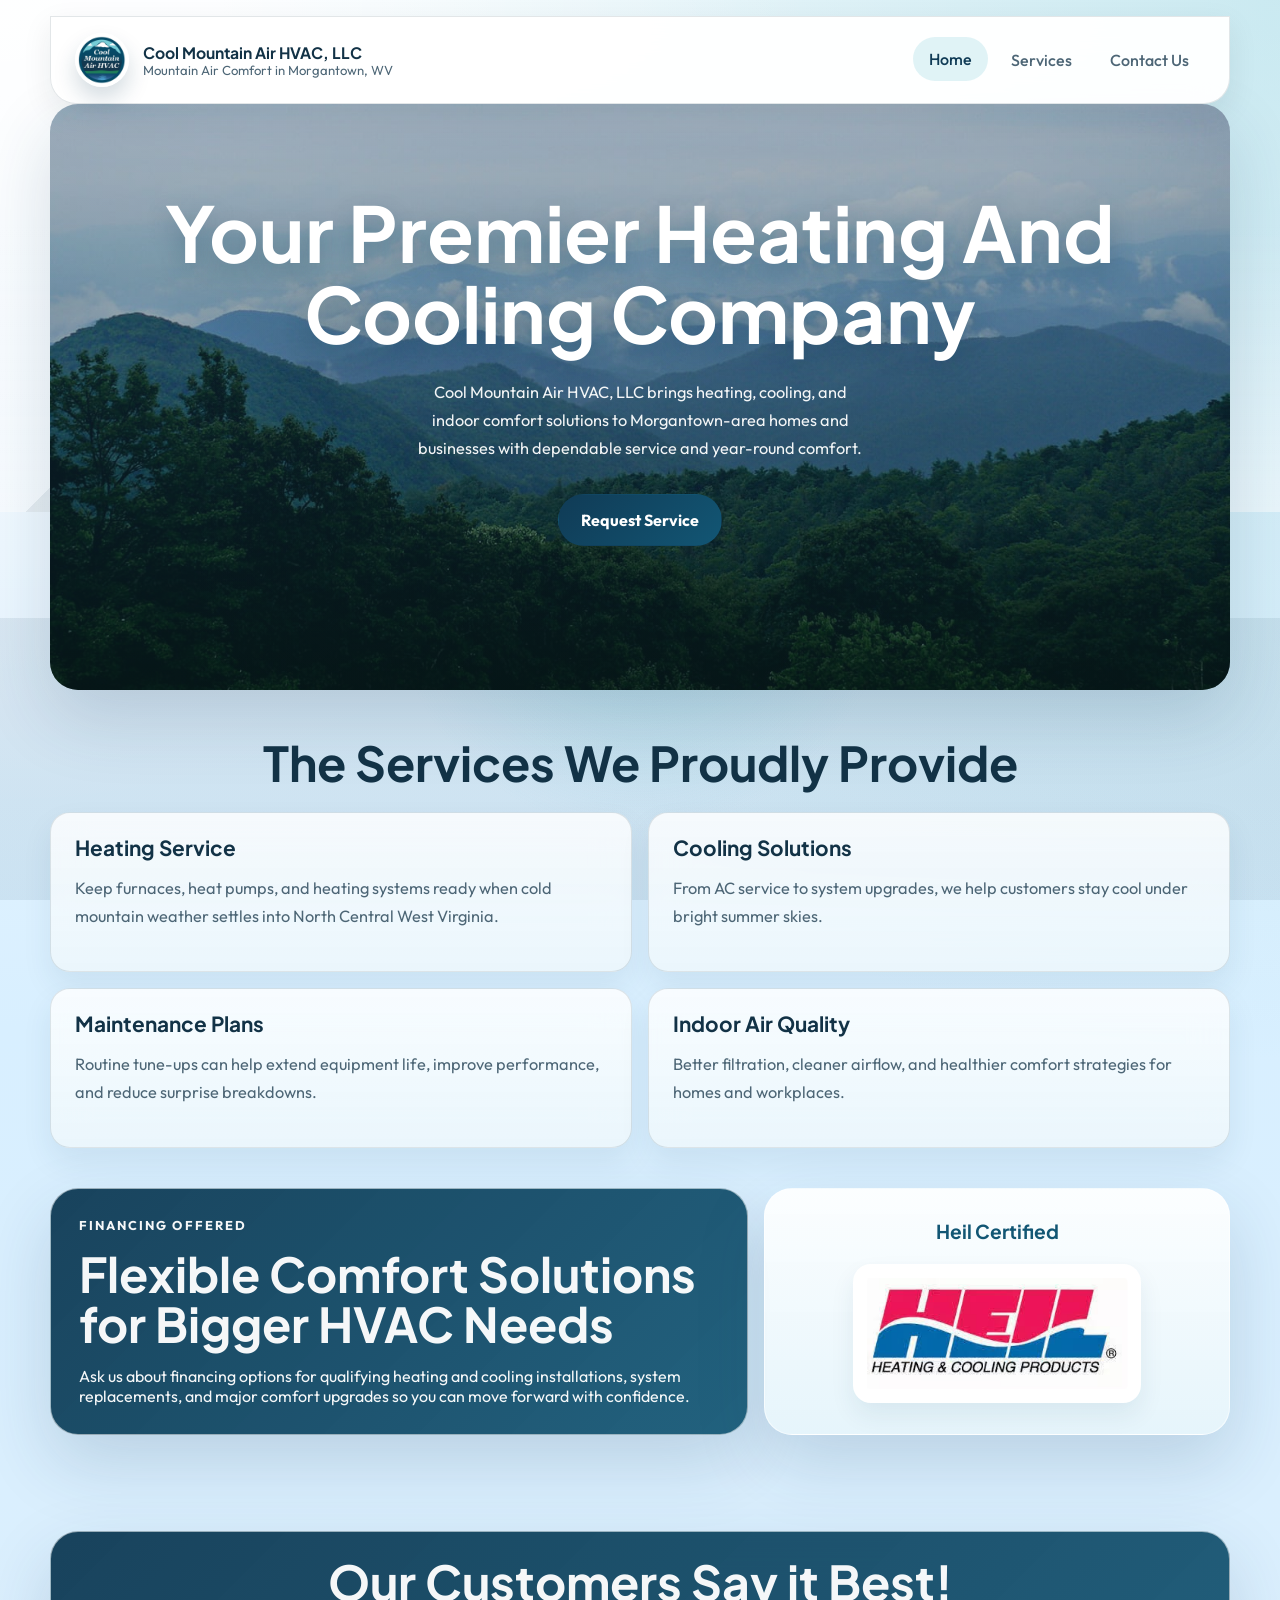
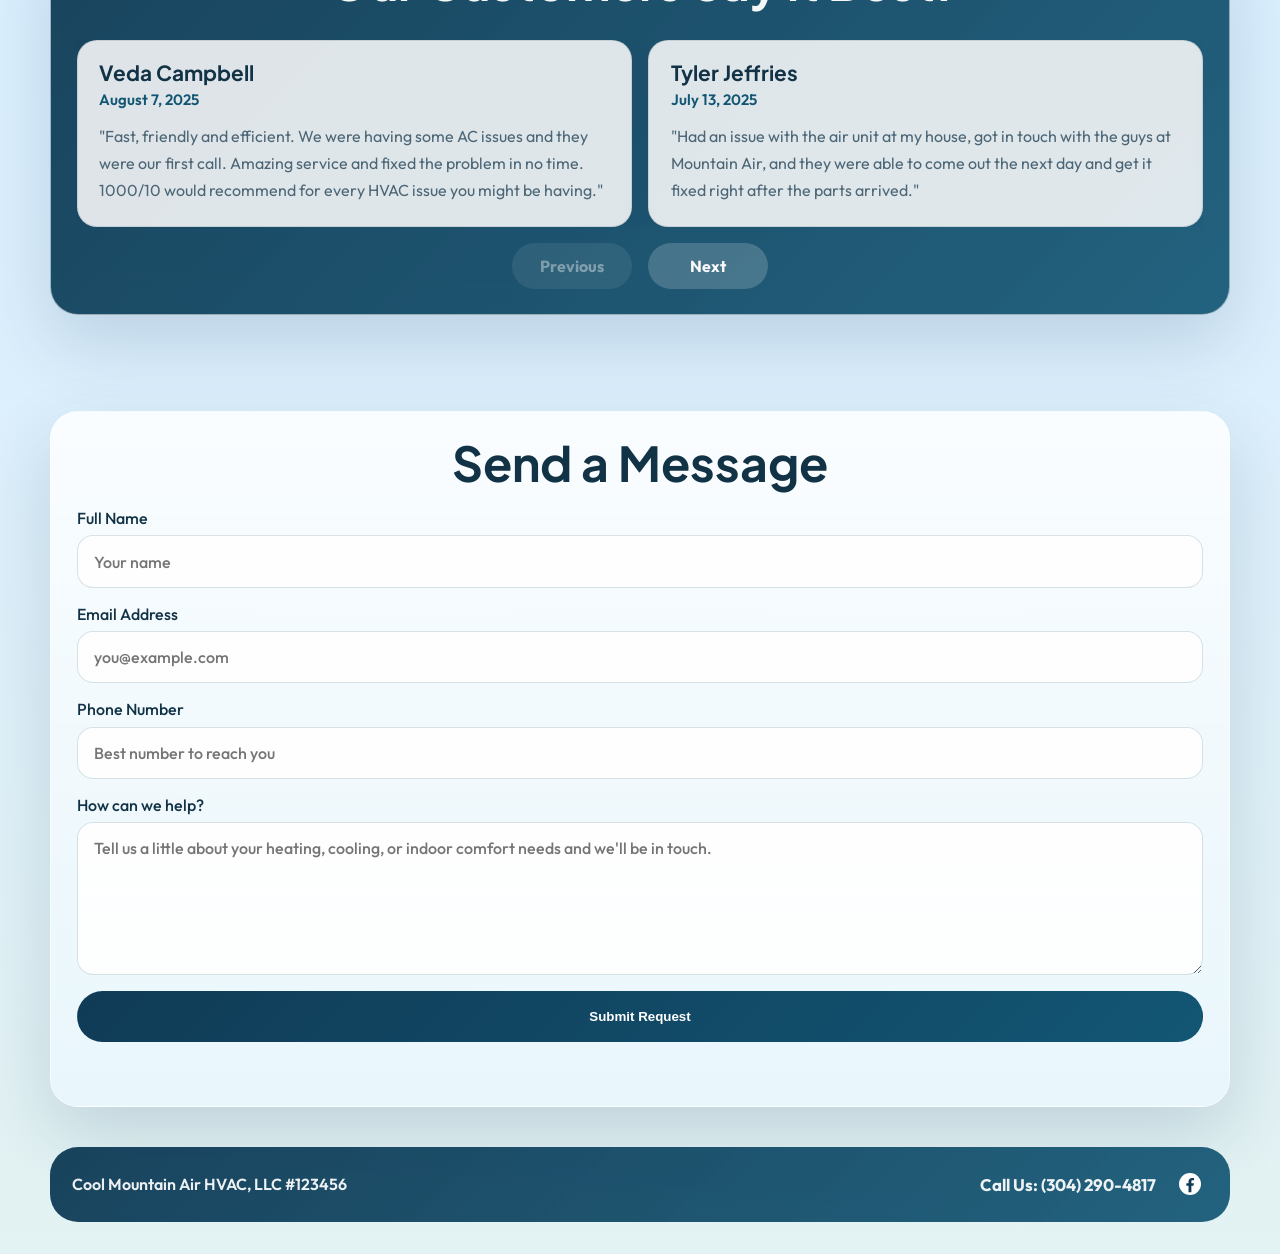
==== index.html @ daa36427 "Add files via upload" ====
<!DOCTYPE html>
<html lang="en">
  <head>
    <meta charset="UTF-8" />
    <meta name="viewport" content="width=device-width, initial-scale=1.0" />
    <title>Cool Mountain Air HVAC, LLC | Reliable HVAC Service in Morgantown, WV</title>
    <meta
      name="description"
      content="Cool Mountain Air HVAC, LLC is an HVAC company serving Morgantown, West Virginia with dependable heating, cooling, and indoor comfort solutions."
    />
    <link rel="preconnect" href="https://fonts.googleapis.com" />
    <link rel="preconnect" href="https://fonts.gstatic.com" crossorigin />
    <link
      href="https://fonts.googleapis.com/css2?family=Outfit:wght@300;400;500;600;700&family=Plus+Jakarta+Sans:wght@500;600;700;800&display=swap"
      rel="stylesheet"
    />
    <link rel="stylesheet" href="styles.css" />
    <script src="script.js" defer></script>
  </head>
  <body>
    <div class="site-shell">
      <header class="topbar">
        <a class="brand" href="#home">
          <img class="brand-logo" src="cool-mountain-air-logo.jpg" alt="Cool Mountain Air HVAC, LLC logo" />
          <span>
            <strong>Cool Mountain Air HVAC, LLC</strong>
            <small>Mountain Air Comfort in Morgantown, WV</small>
          </span>
        </a>
        <button class="menu-toggle" type="button" aria-expanded="false" aria-controls="site-nav">
          Menu
        </button>
        <nav id="site-nav" class="site-nav">
          <a class="active" href="#home">Home</a>
          <a href="#services">Services</a>
          <a href="#contact">Contact Us</a>
        </nav>
      </header>

      <main>
        <section id="home" class="hero anchor-section">
          <div class="hero-copy">
            <h1>Your Premier Heating And Cooling Company</h1>
            <p class="lead">
              Cool Mountain Air HVAC, LLC brings heating, cooling, and indoor comfort solutions to
              Morgantown-area homes and businesses with dependable service and year-round comfort.
            </p>
            <div class="hero-actions">
              <a class="button button-primary" href="#contact">Request Service</a>
            </div>
          </div>
        </section>

        <section id="services" class="services anchor-section">
          <div class="section-heading">
            <h2>The Services We Proudly Provide</h2>
          </div>
          <div class="service-grid">
            <article class="service-card">
              <h3>Heating Service</h3>
              <p>
                Keep furnaces, heat pumps, and heating systems ready when cold mountain weather
                settles into North Central West Virginia.
              </p>
            </article>
            <article class="service-card">
              <h3>Cooling Solutions</h3>
              <p>
                From AC service to system upgrades, we help customers stay cool under bright summer
                skies.
              </p>
            </article>
            <article class="service-card">
              <h3>Maintenance Plans</h3>
              <p>
                Routine tune-ups can help extend equipment life, improve performance, and reduce
                surprise breakdowns.
              </p>
            </article>
            <article class="service-card">
              <h3>Indoor Air Quality</h3>
              <p>
                Better filtration, cleaner airflow, and healthier comfort strategies for homes and
                workplaces.
              </p>
            </article>
          </div>
        </section>

        <section class="financing-section">
          <div class="financing-copy">
            <p class="eyebrow">Financing Offered</p>
            <h2>Flexible Comfort Solutions for Bigger HVAC Needs</h2>
            <p>
              Ask us about financing options for qualifying heating and cooling installations, system
              replacements, and major comfort upgrades so you can move forward with confidence.
            </p>
          </div>
          <div class="heil-badge">
            <p class="heil-label">Heil Certified</p>
            <img src="heil-products.jpg" alt="Heil Heating and Cooling Products logo" />
          </div>
        </section>

        <section class="single-section anchor-section">
          <section class="values-panel">
            <div class="section-heading">
              <h2>Our Customers Say it Best!</h2>
            </div>
            <div class="review-carousel" data-review-carousel>
              <div class="review-window">
                <div class="review-track" data-review-track>
                  <article class="review-card">
                    <h3>Veda Campbell</h3>
                    <p class="review-meta">August 7, 2025</p>
                    <p>
                      "Fast, friendly and efficient. We were having some AC issues and they were our
                      first call. Amazing service and fixed the problem in no time. 1000/10 would
                      recommend for every HVAC issue you might be having."
                    </p>
                  </article>
                  <article class="review-card">
                    <h3>Tyler Jeffries</h3>
                    <p class="review-meta">July 13, 2025</p>
                    <p>
                      "Had an issue with the air unit at my house, got in touch with the guys at
                      Mountain Air, and they were able to come out the next day and get it fixed right
                      after the parts arrived."
                    </p>
                  </article>
                  <article class="review-card">
                    <h3>Barb Hilling</h3>
                    <p class="review-meta">June 22, 2025</p>
                    <p>
                      "Would recommend them to everyone. They do excellent work, are very honest, and
                      were quick to come out for the quote and service my AC as soon as the parts came
                      in."
                    </p>
                  </article>
                  <article class="review-card">
                    <h3>Kelley Sue</h3>
                    <p class="review-meta">December 6, 2025</p>
                    <p>
                      "We came home to no heat on a Saturday night. Air Scott was there in 20 minutes
                      and had the problem fixed in less than an hour. Very knowledgeable, very
                      professional, and reasonable prices."
                    </p>
                  </article>
                  <article class="review-card">
                    <h3>Raealena Nicholson</h3>
                    <p class="review-meta">December 4, 2025</p>
                    <p>
                      "Josh was hands down the best. He helped figure out the problem around a busy
                      holiday schedule and had my furnace up and running within 20 minutes. Patient,
                      understanding, and helpful from start to finish."
                    </p>
                  </article>
                  <article class="review-card review-card--summary">
                    <h3>Facebook Recommendations</h3>
                    <p class="review-meta">16 Reviews, 100% Recommend</p>
                    <p>
                      "Customers consistently highlight fast response times, fair pricing, honest
                      service, and helpful communication across recent recommendations."
                    </p>
                  </article>
                </div>
              </div>
              <div class="review-controls">
                <button class="review-button" type="button" data-review-prev>Previous</button>
                <button class="review-button" type="button" data-review-next>Next</button>
              </div>
            </div>
          </section>
        </section>

        <section id="contact" class="single-section anchor-section">
          <section class="contact-layout">
            <div class="contact-card">
              <h2>Send a Message</h2>
              <form class="contact-form" data-contact-form>
                <label>
                  Full Name
                  <input type="text" name="name" placeholder="Your name" required />
                </label>
                <label>
                  Email Address
                  <input type="email" name="email" placeholder="you@example.com" required />
                </label>
                <label>
                  Phone Number
                  <input type="tel" name="phone" placeholder="Best number to reach you" />
                </label>
                <label>
                  How can we help?
                  <textarea
                    name="message"
                    rows="6"
                    placeholder="Tell us a little about your heating, cooling, or indoor comfort needs and we'll be in touch."
                    required
                  ></textarea>
                </label>
                <button class="button button-primary" type="submit">Submit Request</button>
                <p class="form-note" data-form-note aria-live="polite"></p>
              </form>
            </div>
          </section>
        </section>
      </main>

      <footer class="site-footer">
        <div class="footer-company">Cool Mountain Air HVAC, LLC #123456</div>
        <div class="footer-contact">
          <a class="footer-phone" href="tel:3042904817"><strong>Call Us: (304) 290-4817</strong></a>
          <a
            class="footer-facebook"
            href="https://www.facebook.com/CoolMountainAirHVAC"
            target="_blank"
            rel="noreferrer"
            aria-label="Facebook"
          >
            <svg
              aria-hidden="true"
              viewBox="0 0 24 24"
              width="22"
              height="22"
            >
              <circle cx="12" cy="12" r="12" fill="#ffffff" />
              <path
                fill="#103b56"
                d="M13.5 21v-7h2.3l.4-2.8h-2.7V9.4c0-.8.2-1.4 1.4-1.4h1.5V5.5c-.3 0-1.2-.1-2.2-.1-2.2 0-3.8 1.3-3.8 3.9v1.9H8v2.8h2.4v7h3.1Z"
              />
            </svg>
          </a>
        </div>
      </footer>
    </div>
  </body>
</html>
---- styles.css ----
:root {
  --bg: #dceffd;
  --surface: rgba(255, 255, 255, 0.78);
  --surface-strong: #ffffff;
  --text: #123246;
  --muted: #4d6676;
  --line: rgba(18, 50, 70, 0.12);
  --brand: #75c7d6;
  --brand-deep: #125674;
  --brand-night: #103b56;
  --accent: #2f8a5d;
  --shadow: 0 28px 70px rgba(16, 59, 86, 0.16);
  --radius-xl: 28px;
  --radius-lg: 20px;
  --radius-md: 14px;
}

* {
  box-sizing: border-box;
}

html {
  scroll-behavior: smooth;
}

[id] {
  scroll-margin-top: 7rem;
}

body {
  margin: 0;
  min-height: 100vh;
  color: var(--text);
  font-family: "Outfit", "Trebuchet MS", sans-serif;
  background:
    radial-gradient(circle at top left, rgba(255, 255, 255, 0.9), transparent 26%),
    radial-gradient(circle at top right, rgba(117, 199, 214, 0.35), transparent 34%),
    linear-gradient(180deg, #f8fcff 0%, #d8efff 36%, var(--bg) 68%, #e3f2f2 100%);
  position: relative;
}

body::before,
body::after {
  content: "";
  position: fixed;
  left: 0;
  right: 0;
  pointer-events: none;
  z-index: -1;
}

body::before {
  top: 14rem;
  height: 18rem;
  background:
    linear-gradient(135deg, transparent 20%, rgba(16, 59, 86, 0.08) 20% 48%, transparent 48%),
    linear-gradient(225deg, transparent 28%, rgba(18, 86, 116, 0.08) 28% 54%, transparent 54%),
    linear-gradient(180deg, transparent, rgba(255, 255, 255, 0.5));
}

body::after {
  bottom: 0;
  height: 22rem;
  background:
    radial-gradient(circle at 50% 10%, rgba(117, 199, 214, 0.35), transparent 35%),
    linear-gradient(180deg, transparent 0 20%, rgba(16, 59, 86, 0.08) 20% 100%);
}

img {
  max-width: 100%;
  display: block;
}

a {
  color: inherit;
  text-decoration: none;
}

.site-shell {
  width: min(1180px, calc(100% - 2rem));
  margin: 0 auto;
  padding: 1rem 0 2rem;
}

.topbar,
.site-footer,
.service-card,
.callout,
.story-card,
.values-panel,
.contact-card,
.contact-info-panel {
  backdrop-filter: blur(18px);
  -webkit-backdrop-filter: blur(18px);
}

.topbar {
  display: flex;
  align-items: center;
  justify-content: space-between;
  gap: 1rem;
  padding: 1rem 1.5rem;
  border: 1px solid var(--line);
  border-radius: 0 0 26px 26px;
  background: rgba(255, 255, 255, 0.96);
  position: sticky;
  top: 0;
  z-index: 20;
  box-shadow: 0 10px 30px rgba(21, 35, 34, 0.08);
}

.brand {
  display: flex;
  align-items: center;
  gap: 0.85rem;
  min-width: 0;
}

.brand-logo {
  width: 3.4rem;
  height: 3.4rem;
  object-fit: cover;
  border-radius: 50%;
  box-shadow: 0 12px 22px rgba(16, 59, 86, 0.18);
  border: 3px solid rgba(255, 255, 255, 0.82);
}

.brand strong,
.brand small {
  display: block;
}

.brand strong {
  font-family: "Plus Jakarta Sans", "Segoe UI", sans-serif;
  font-size: 0.98rem;
}

.brand small {
  color: var(--muted);
  font-size: 0.82rem;
}

.site-nav {
  display: flex;
  align-items: center;
  gap: 0.4rem;
}

.site-nav a {
  padding: 0.75rem 1rem;
  border-radius: 999px;
  color: var(--muted);
  transition: background-color 160ms ease, color 160ms ease, transform 160ms ease;
  font-weight: 500;
}

.site-nav a:hover,
.site-nav a.active {
  background: rgba(117, 199, 214, 0.22);
  color: var(--brand-night);
  transform: translateY(-1px);
}

.menu-toggle {
  display: none;
  border: 0;
  border-radius: 999px;
  padding: 0.8rem 1rem;
  background: rgba(117, 199, 214, 0.2);
  color: var(--brand-night);
  font: inherit;
  font-weight: 600;
}

.hero,
.page-hero,
.contact-layout,
.callout {
  animation: rise 700ms ease both;
}

.anchor-section,
.single-section {
  position: relative;
}

.hero {
  display: block;
  padding: 0;
  position: relative;
  overflow: hidden;
  border-radius: var(--radius-xl);
  min-height: 35rem;
  margin: 0 0 3rem;
  background:
    linear-gradient(180deg, rgba(8, 39, 59, 0.18), rgba(6, 35, 52, 0.4)),
    linear-gradient(180deg, rgba(255, 255, 255, 0.06), rgba(255, 255, 255, 0)),
    url("backdrop-image.jpg") center center / cover no-repeat;
  box-shadow: var(--shadow);
}

.hero::before,
.hero::after {
  content: "";
  position: absolute;
  inset: auto 0 0 0;
  pointer-events: none;
}

.hero::before {
  height: 100%;
  background:
    linear-gradient(180deg, rgba(13, 51, 75, 0.18) 0%, rgba(13, 51, 75, 0.28) 48%, rgba(10, 32, 26, 0.42) 100%);
}

.hero::after {
  height: 0;
  background: none;
}

.hero-copy,
.page-hero {
  padding: 1rem 0;
}

.hero-copy {
  position: relative;
  z-index: 1;
  max-width: min(1120px, 100%);
  margin: 0 auto;
  padding: 5.5rem 1.5rem 9rem;
  color: #ffffff;
  text-align: center;
}

.hero-copy::before {
  content: "";
  position: absolute;
  inset: 3rem 2.25rem 3.5rem;
  border-radius: 32px;
  background: transparent;
  backdrop-filter: none;
  -webkit-backdrop-filter: none;
  box-shadow: none;
  z-index: -1;
}

.eyebrow {
  margin: 0 0 1rem;
  color: var(--brand-deep);
  text-transform: uppercase;
  letter-spacing: 0.16em;
  font-size: 0.8rem;
  font-weight: 700;
}

h1,
h2,
h3 {
  margin: 0;
  font-family: "Plus Jakarta Sans", "Segoe UI", sans-serif;
  line-height: 1.05;
}

h1 {
  font-size: clamp(3rem, 6vw, 5.8rem);
  max-width: 18ch;
  margin: 0 auto;
  margin-bottom: 1.6rem;
  color: #ffffff;
  text-shadow: 0 10px 24px rgba(16, 59, 86, 0.3);
}

h2 {
  font-size: clamp(1.8rem, 4vw, 3rem);
}

h3 {
  font-size: 1.3rem;
}

.lead,
.hero-copy p,
.page-hero p,
.service-card p,
.story-card p,
.callout p,
.feature-strip p,
.contact-info-panel p,
.check-card p {
  color: var(--muted);
  line-height: 1.7;
  font-size: 1.02rem;
}

.hero-copy .eyebrow,
.hero-copy .lead {
  color: rgba(255, 255, 255, 0.94);
}

.lead {
  max-width: 42ch;
  margin: 1.25rem 0 0;
  margin-inline: auto;
  font-size: 1.08rem;
}

.hero-actions {
  display: flex;
  flex-wrap: wrap;
  gap: 0.85rem;
  margin-top: 2rem;
  justify-content: center;
}

.button {
  display: inline-flex;
  align-items: center;
  justify-content: center;
  min-height: 3.2rem;
  padding: 0.9rem 1.35rem;
  border-radius: 999px;
  border: 1px solid transparent;
  font-weight: 700;
  transition: transform 160ms ease, box-shadow 160ms ease, border-color 160ms ease;
}

.button:hover {
  transform: translateY(-2px);
  box-shadow: 0 12px 24px rgba(17, 75, 95, 0.12);
}

.button-primary {
  background: linear-gradient(135deg, var(--brand-night), var(--brand-deep));
  color: #fff;
}

.button-secondary {
  border-color: rgba(18, 86, 116, 0.18);
  background: rgba(255, 255, 255, 0.78);
  color: var(--brand-night);
}

.callout,
.story-card,
.values-panel,
.contact-card,
.contact-info-panel {
  position: relative;
  overflow: hidden;
  border: 1px solid rgba(255, 255, 255, 0.55);
  background: var(--surface);
  box-shadow: var(--shadow);
}

.feature-strip {
  display: grid;
  grid-template-columns: repeat(3, 1fr);
  gap: 1rem;
  margin: 0 0 2rem;
}

.feature-strip article {
  padding: 1.4rem;
  border-radius: var(--radius-lg);
  background: rgba(255, 255, 255, 0.68);
  border: 1px solid var(--line);
}

.feature-strip h2 {
  font-size: 1.18rem;
  margin-bottom: 0.6rem;
}

.services,
.values-panel,
.contact-layout,
.story-grid {
  margin-top: 2.5rem;
}

.financing-section {
  display: grid;
  grid-template-columns: 1.2fr 0.8fr;
  gap: 1rem;
  align-items: stretch;
  margin-top: 2.5rem;
}

.financing-copy,
.heil-badge {
  border-radius: var(--radius-xl);
  border: 1px solid rgba(255, 255, 255, 0.55);
  box-shadow: var(--shadow);
}

.financing-copy {
  padding: 1.75rem;
  background: linear-gradient(135deg, rgba(16, 59, 86, 0.96), rgba(18, 86, 116, 0.92));
}

.financing-copy .eyebrow,
.financing-copy h2,
.financing-copy p {
  color: rgba(255, 255, 255, 0.96);
}

.financing-copy p:last-child {
  margin-bottom: 0;
}

.heil-badge {
  display: grid;
  place-items: center;
  gap: 1rem;
  padding: 1.75rem;
  background: linear-gradient(180deg, rgba(255, 255, 255, 0.9), rgba(231, 245, 251, 0.92));
  text-align: center;
}

.heil-label {
  margin: 0;
  font-family: "Plus Jakarta Sans", sans-serif;
  font-size: 1.2rem;
  font-weight: 700;
  color: var(--brand-deep);
}

.heil-badge img {
  width: min(100%, 18rem);
  border-radius: 18px;
  background: #ffffff;
  padding: 0.85rem;
  box-shadow: 0 12px 24px rgba(16, 59, 86, 0.08);
}

.single-section {
  padding-top: 3.5rem;
}

.section-heading {
  display: grid;
  gap: 0.5rem;
  margin-bottom: 1.5rem;
}

.services .section-heading {
  justify-items: center;
  text-align: center;
}

.values-panel .section-heading {
  justify-items: center;
  text-align: center;
}

.service-grid,
.story-grid,
.check-grid {
  display: grid;
  gap: 1rem;
}

.service-grid {
  grid-template-columns: repeat(2, 1fr);
}

.service-card,
.story-card {
  padding: 1.5rem;
  border-radius: var(--radius-lg);
  background: linear-gradient(180deg, rgba(255, 255, 255, 0.82), rgba(237, 247, 252, 0.86));
  border: 1px solid var(--line);
  box-shadow: 0 14px 30px rgba(16, 59, 86, 0.08);
}

.service-card h3,
.story-card h2 {
  margin-bottom: 0.8rem;
}

.callout {
  display: grid;
  grid-template-columns: 1fr 1.1fr auto;
  gap: 1.25rem;
  align-items: center;
  margin-top: 2.5rem;
  padding: 1.75rem;
  border-radius: var(--radius-xl);
  background:
    linear-gradient(135deg, rgba(16, 59, 86, 0.94), rgba(18, 86, 116, 0.92)),
    linear-gradient(180deg, rgba(255, 255, 255, 0.08), rgba(255, 255, 255, 0));
  color: rgba(255, 255, 255, 0.96);
}

.callout .eyebrow,
.callout h2,
.callout p {
  color: inherit;
}

.page-main {
  padding: 3.5rem 0 1.5rem;
}

.page-hero h1 {
  max-width: 13ch;
}

.story-grid {
  grid-template-columns: repeat(3, 1fr);
}

.values-panel {
  padding: 1.6rem;
  border-radius: var(--radius-xl);
  background: linear-gradient(135deg, rgba(16, 59, 86, 0.96), rgba(18, 86, 116, 0.92));
}

.check-grid {
  grid-template-columns: repeat(3, 1fr);
}

.check-card {
  padding: 1.25rem;
  border-radius: var(--radius-lg);
  background: rgba(255, 255, 255, 0.72);
  border: 1px solid var(--line);
}

.check-card span {
  display: inline-flex;
  margin-bottom: 1rem;
  font-family: "Plus Jakarta Sans", sans-serif;
  font-size: 0.95rem;
  font-weight: 800;
  color: var(--accent);
}

.review-carousel {
  display: block;
  padding-top: 0.5rem;
}

.review-window {
  overflow: hidden;
}

.review-track {
  display: flex;
  gap: 1rem;
  transition: transform 220ms ease;
}

.review-card {
  flex: 0 0 calc(50% - 0.5rem);
  padding: 1.35rem;
  border-radius: var(--radius-lg);
  background: rgba(255, 255, 255, 0.86);
  border: 1px solid var(--line);
  box-shadow: 0 14px 30px rgba(16, 59, 86, 0.08);
}

.review-card h3 {
  margin-bottom: 0.35rem;
  color: var(--text);
}

.review-meta {
  margin: 0 0 0.9rem;
  color: var(--brand-deep);
  font-size: 0.94rem;
  font-weight: 600;
}

.review-card p:last-child {
  margin: 0;
  color: var(--muted);
  line-height: 1.7;
}

.review-controls {
  display: flex;
  justify-content: center;
  gap: 1rem;
  margin-top: 1rem;
}

.review-button {
  min-width: 7.5rem;
  padding: 0.8rem 1.1rem;
  border: 0;
  border-radius: 999px;
  background: rgba(255, 255, 255, 0.18);
  color: rgba(255, 255, 255, 0.96);
  font: inherit;
  font-weight: 700;
  cursor: pointer;
}

.review-button:disabled {
  opacity: 0.45;
  cursor: default;
}

.values-panel .section-heading h2 {
  padding: 0;
  border-radius: 0;
  background: transparent;
  color: rgba(255, 255, 255, 0.96);
}

.contact-layout {
  display: block;
}

.contact-card {
  border-radius: var(--radius-xl);
}

.contact-card {
  padding: 1.6rem;
  background:
    linear-gradient(180deg, rgba(255, 255, 255, 0.84), rgba(233, 246, 252, 0.88));
}

.contact-card h2 {
  text-align: center;
}

.contact-form {
  display: grid;
  gap: 1rem;
  margin-top: 1.25rem;
}

.contact-form label {
  display: grid;
  gap: 0.45rem;
  font-weight: 500;
}

.contact-form input,
.contact-form textarea {
  width: 100%;
  border: 1px solid rgba(17, 75, 95, 0.16);
  border-radius: 16px;
  padding: 0.95rem 1rem;
  font: inherit;
  color: var(--text);
  background: rgba(255, 255, 255, 0.88);
}

.contact-form input:focus,
.contact-form textarea:focus {
  outline: 2px solid rgba(117, 199, 214, 0.34);
  border-color: var(--brand);
}

.form-note {
  min-height: 1.4rem;
  margin: 0;
  color: var(--brand-deep);
  font-weight: 600;
}

.site-footer {
  display: flex;
  align-items: center;
  justify-content: space-between;
  gap: 4rem;
  margin-top: 2.5rem;
  padding: 1.25rem 1.4rem;
  border-radius: var(--radius-xl);
  background: linear-gradient(135deg, rgba(16, 59, 86, 0.96), rgba(18, 86, 116, 0.92));
  color: rgba(255, 255, 255, 0.92);
}

.footer-contact {
  display: flex;
  flex-wrap: wrap;
  gap: 1rem;
  align-items: center;
  justify-content: flex-end;
}

.footer-company {
  font-weight: 600;
}

.footer-contact a {
  color: rgba(255, 255, 255, 0.92);
}

.footer-phone {
  font-size: 1.05rem;
}

.footer-facebook {
  display: inline-flex;
  align-items: center;
  justify-content: center;
  width: 2.2rem;
  height: 2.2rem;
}

@keyframes rise {
  from {
    opacity: 0;
    transform: translateY(18px);
  }

  to {
    opacity: 1;
    transform: translateY(0);
  }
}

@media (max-width: 900px) {
  .hero,
  .feature-strip,
  .service-grid,
  .financing-section,
  .callout,
  .story-grid,
  .check-grid,
  .contact-layout,
  .site-footer {
    grid-template-columns: 1fr;
  }

  .review-card {
    flex-basis: 100%;
  }

  .topbar {
    border-radius: 0 0 24px 24px;
    flex-wrap: wrap;
  }

  .hero {
    min-height: 30rem;
  }

  .hero-copy {
    padding: 4rem 1.25rem 7rem;
  }

  .hero-copy::before {
    inset: 2rem 0.75rem 2.25rem;
  }

  .review-card {
    flex-basis: 100%;
  }

  .menu-toggle {
    display: inline-flex;
    margin-left: auto;
  }

  .site-nav {
    display: none;
    width: 100%;
    flex-direction: column;
    align-items: stretch;
    padding-top: 0.5rem;
  }

  .site-nav.open {
    display: flex;
  }

  .site-nav a {
    background: rgba(255, 255, 255, 0.74);
  }

  .callout {
    padding: 1.4rem;
  }

  .site-footer {
    display: grid;
    justify-items: center;
  }

  .footer-contact {
    justify-content: center;
  }
}

@media (max-width: 640px) {
  .site-shell {
    width: min(100% - 1rem, 1180px);
  }

  .hero {
    min-height: 26rem;
  }

  h1 {
    max-width: 12ch;
    font-size: clamp(2.5rem, 13vw, 4rem);
  }

  .values-panel,
  .contact-card,
  .contact-info-panel,
  .service-card,
  .story-card {
    padding: 1.2rem;
  }
}
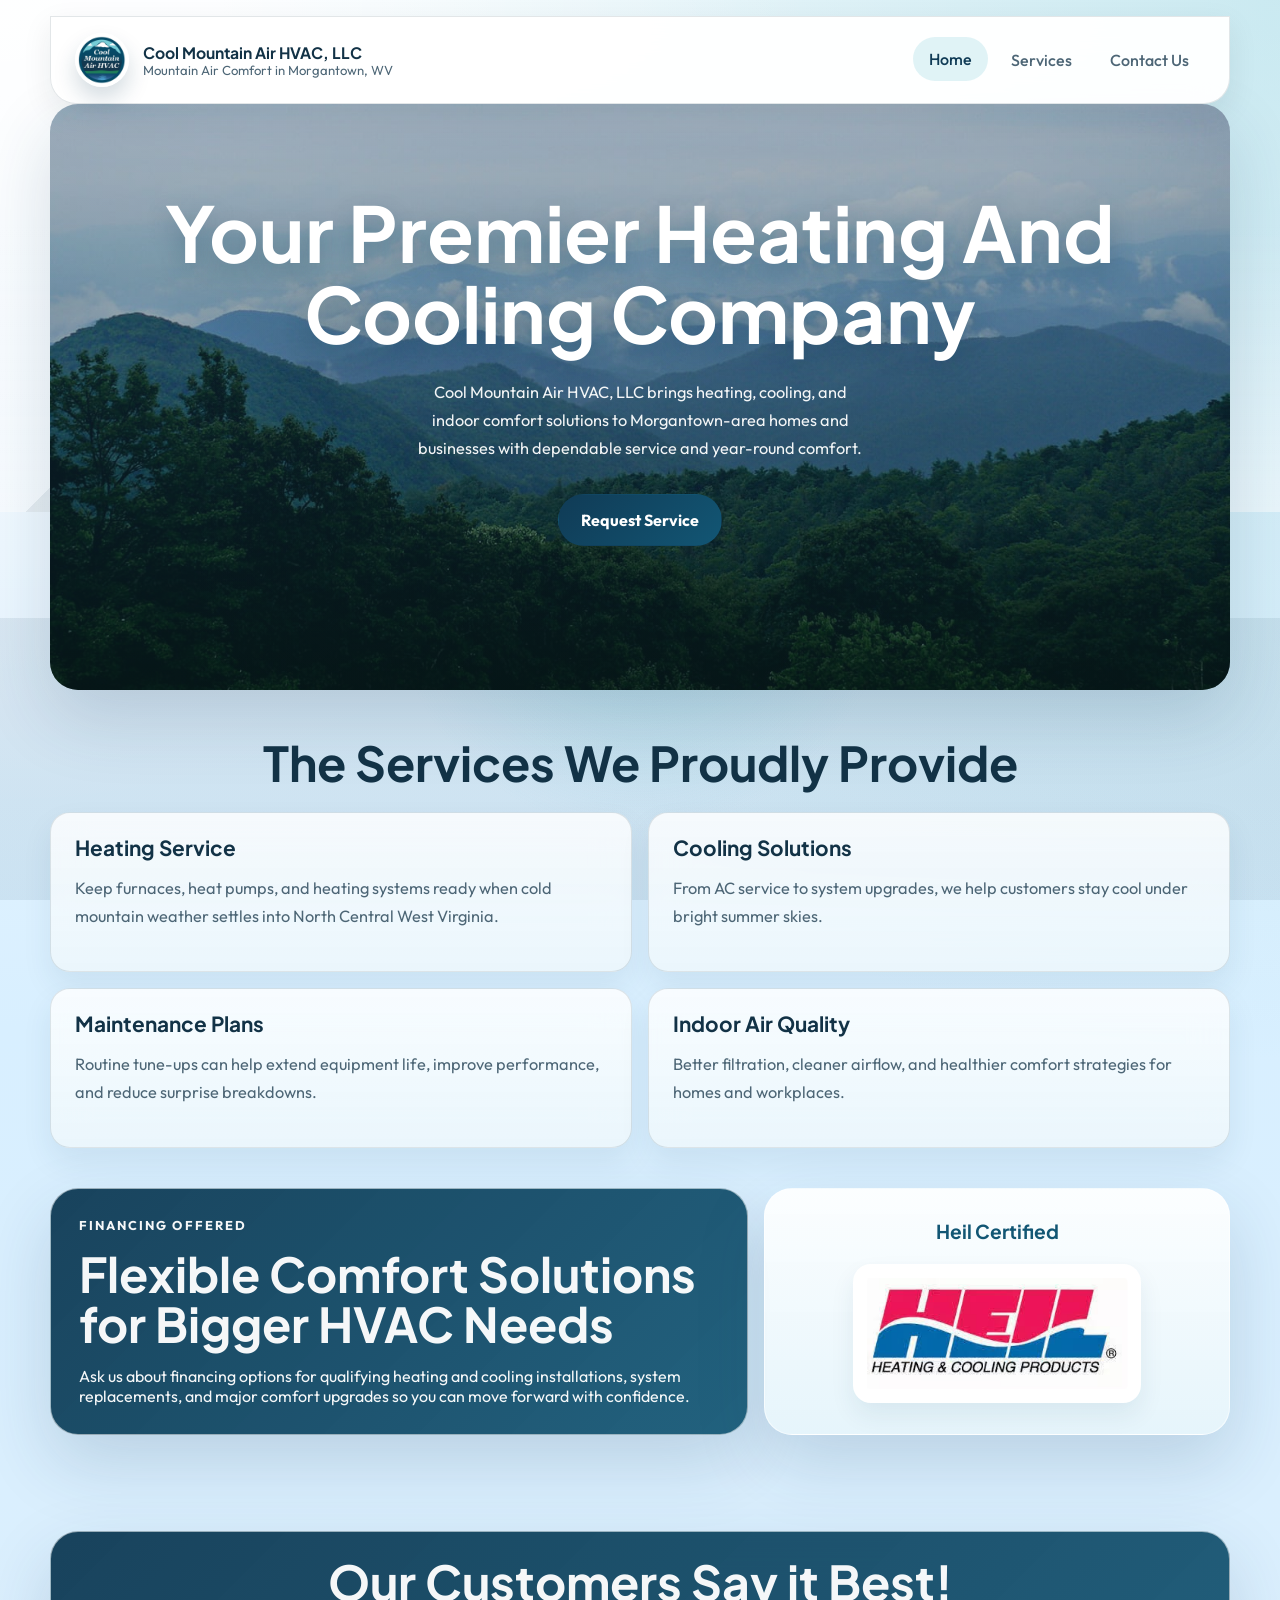
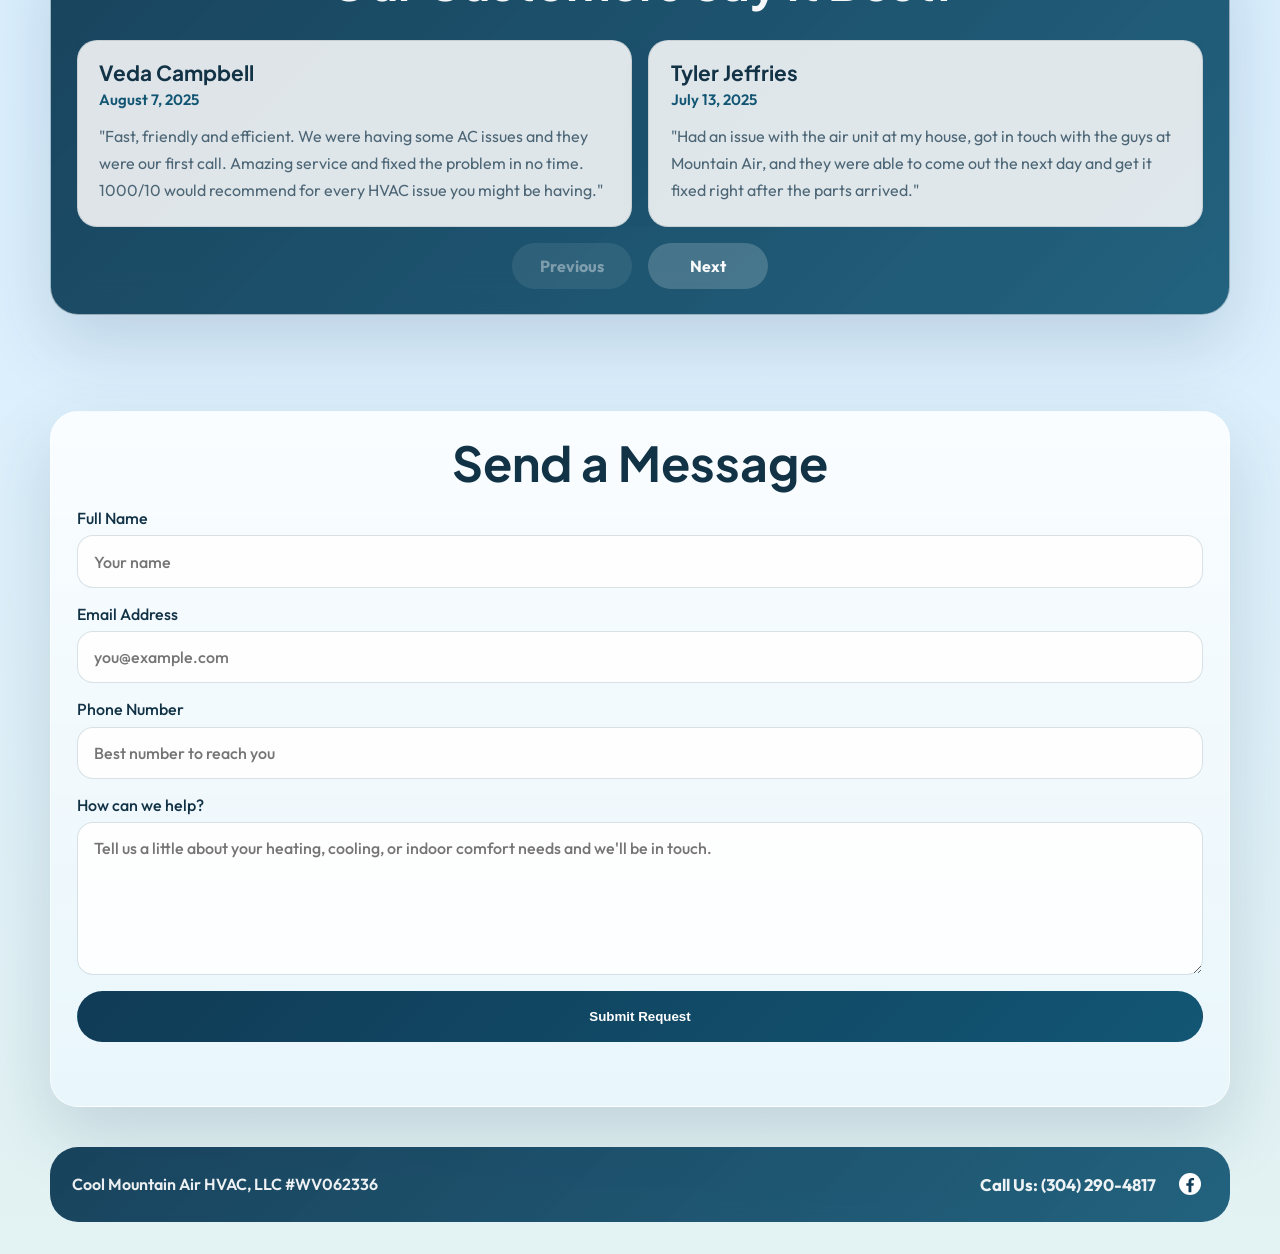
==== commit 20d33cfd: "Update index.html" ====
--- a/index.html
+++ b/index.html
@@ -208,7 +208,7 @@
       </main>
 
       <footer class="site-footer">
-        <div class="footer-company">Cool Mountain Air HVAC, LLC #123456</div>
+        <div class="footer-company">Cool Mountain Air HVAC, LLC #WV062336</div>
         <div class="footer-contact">
           <a class="footer-phone" href="tel:3042904817"><strong>Call Us: (304) 290-4817</strong></a>
           <a
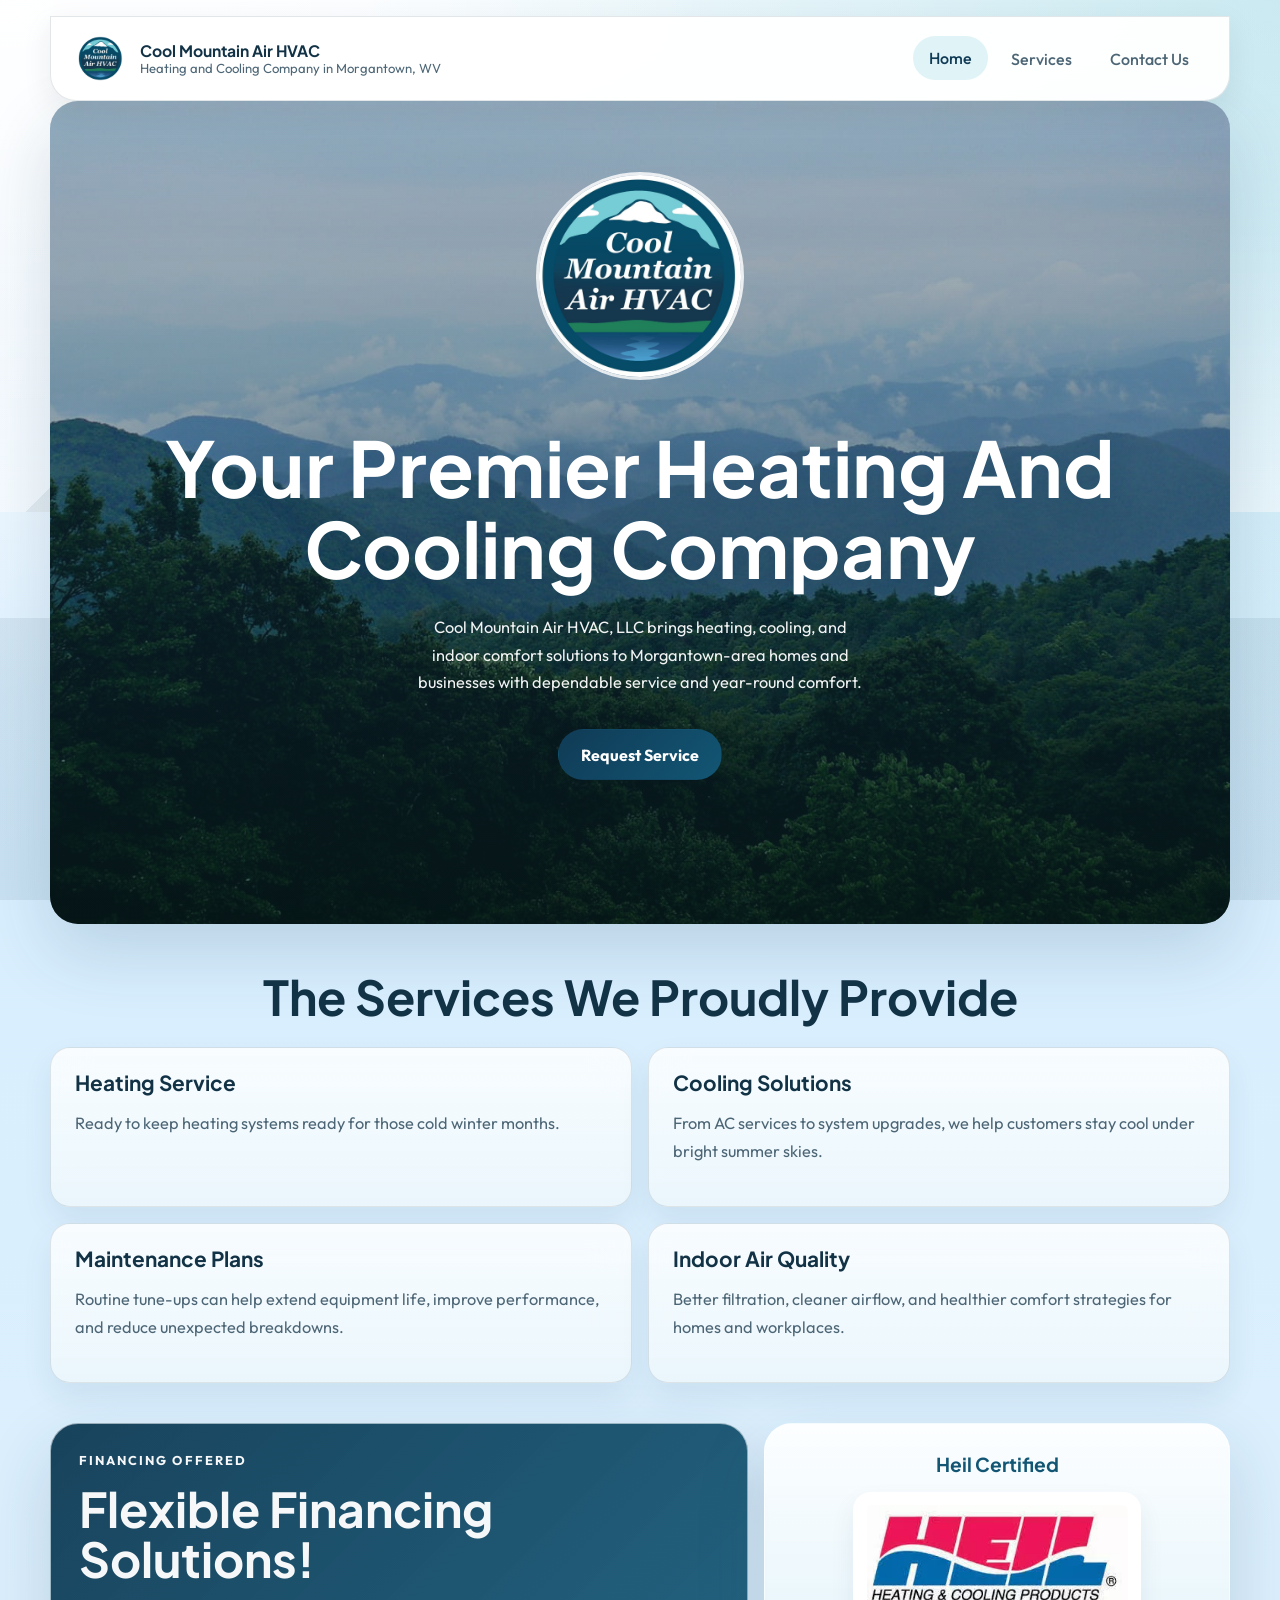
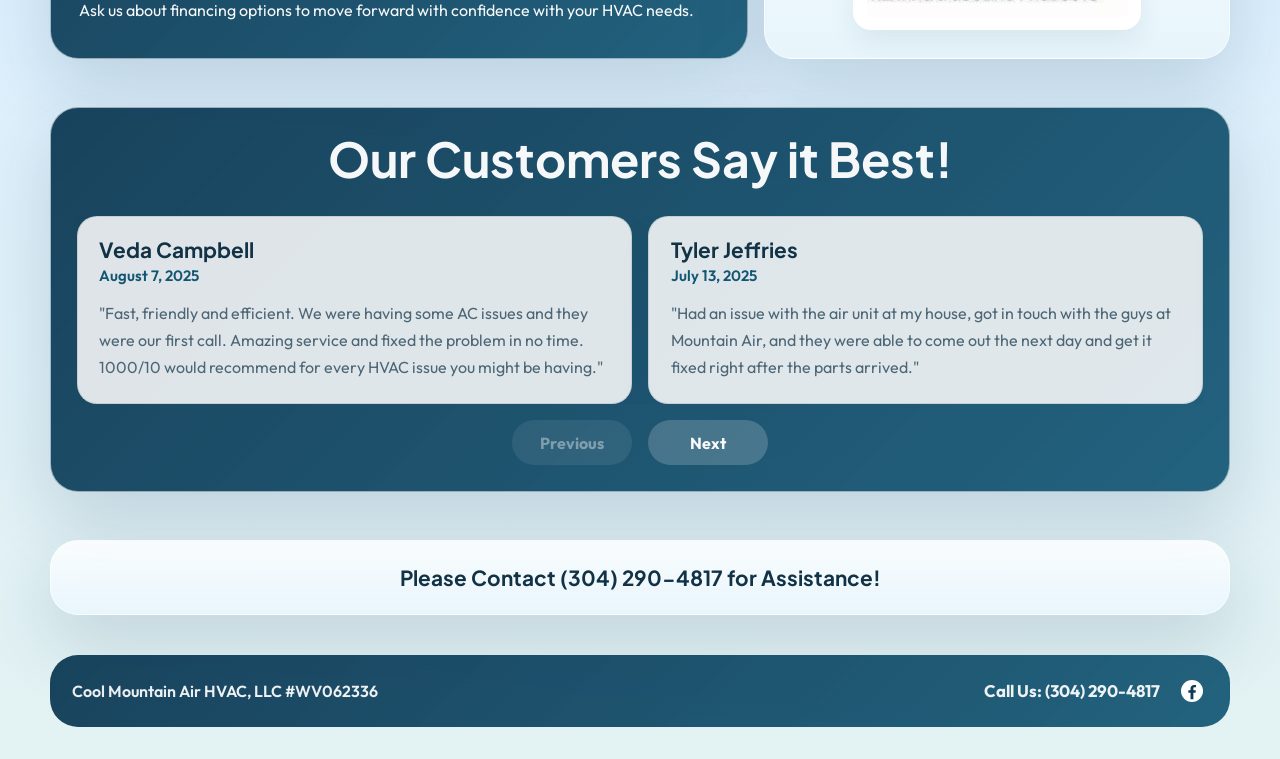
==== commit 285369b1: "Added logo to body Refer to the style.css change at this time.  - removed contact form - added log" ====
--- a/index.html
+++ b/index.html
@@ -3,7 +3,7 @@
   <head>
     <meta charset="UTF-8" />
     <meta name="viewport" content="width=device-width, initial-scale=1.0" />
-    <title>Cool Mountain Air HVAC, LLC | Reliable HVAC Service in Morgantown, WV</title>
+    <title>Cool Mountain Air HVAC</title>
     <meta
       name="description"
       content="Cool Mountain Air HVAC, LLC is an HVAC company serving Morgantown, West Virginia with dependable heating, cooling, and indoor comfort solutions."
@@ -21,10 +21,10 @@
     <div class="site-shell">
       <header class="topbar">
         <a class="brand" href="#home">
-          <img class="brand-logo" src="cool-mountain-air-logo.jpg" alt="Cool Mountain Air HVAC, LLC logo" />
+          <img class="brand-logo-top" src="cool-mountain-air-logo.jpg" alt="Cool Mountain Air HVAC, LLC logo" />
           <span>
-            <strong>Cool Mountain Air HVAC, LLC</strong>
-            <small>Mountain Air Comfort in Morgantown, WV</small>
+            <strong>Cool Mountain Air HVAC</strong>
+            <small>Heating and Cooling Company in Morgantown, WV</small> 
           </span>
         </a>
         <button class="menu-toggle" type="button" aria-expanded="false" aria-controls="site-nav">
@@ -40,6 +40,9 @@
       <main>
         <section id="home" class="hero anchor-section">
           <div class="hero-copy">
+            <div class="flex-container">
+              <img class="brand-logo" src="cool-mountain-air-logo.jpg" alt="Cool Mountain Air HVAC, LLC logo" />
+            </div>
             <h1>Your Premier Heating And Cooling Company</h1>
             <p class="lead">
               Cool Mountain Air HVAC, LLC brings heating, cooling, and indoor comfort solutions to
@@ -59,14 +62,13 @@
             <article class="service-card">
               <h3>Heating Service</h3>
               <p>
-                Keep furnaces, heat pumps, and heating systems ready when cold mountain weather
-                settles into North Central West Virginia.
+                Ready to keep heating systems ready for those cold winter months.
               </p>
             </article>
             <article class="service-card">
               <h3>Cooling Solutions</h3>
               <p>
-                From AC service to system upgrades, we help customers stay cool under bright summer
+                From AC services to system upgrades, we help customers stay cool under bright summer
                 skies.
               </p>
             </article>
@@ -74,7 +76,7 @@
               <h3>Maintenance Plans</h3>
               <p>
                 Routine tune-ups can help extend equipment life, improve performance, and reduce
-                surprise breakdowns.
+                unexpected breakdowns.
               </p>
             </article>
             <article class="service-card">
@@ -90,10 +92,9 @@
         <section class="financing-section">
           <div class="financing-copy">
             <p class="eyebrow">Financing Offered</p>
-            <h2>Flexible Comfort Solutions for Bigger HVAC Needs</h2>
+            <h2>Flexible Financing Solutions!</h2>
             <p>
-              Ask us about financing options for qualifying heating and cooling installations, system
-              replacements, and major comfort upgrades so you can move forward with confidence.
+              Ask us about financing options to move forward with confidence with your HVAC needs.
             </p>
           </div>
           <div class="heil-badge">
@@ -176,11 +177,12 @@
         <section id="contact" class="single-section anchor-section">
           <section class="contact-layout">
             <div class="contact-card">
-              <h2>Send a Message</h2>
+              <h3 class="contact-placeholder">Please Contact (304) 290-4817 for Assistance!</h3>
+              <!--<h2>Send a Message</h2>
               <form class="contact-form" data-contact-form>
                 <label>
                   Full Name
-                  <input type="text" name="name" placeholder="Your name" required />
+                  <input type="text" name="name" placeholder="John Doe" required />
                 </label>
                 <label>
                   Email Address
@@ -202,6 +204,7 @@
                 <button class="button button-primary" type="submit">Submit Request</button>
                 <p class="form-note" data-form-note aria-live="polite"></p>
               </form>
+            -->
             </div>
           </section>
         </section>
--- a/styles.css
+++ b/styles.css
@@ -116,14 +116,24 @@
   min-width: 0;
 }
 
-.brand-logo {
-  width: 3.4rem;
-  height: 3.4rem;
+.brand-logo-top {
+  width: 3.2rem;
+  height: 3.2rem;
   object-fit: cover;
   border-radius: 50%;
-  box-shadow: 0 12px 22px rgba(16, 59, 86, 0.18);
   border: 3px solid rgba(255, 255, 255, 0.82);
 }
+
+
+.brand-logo {
+  width: 13rem;
+  height: 13rem;
+  margin-left: auto;
+  margin-right: auto;
+  border-radius: 50%;
+  border: 3px solid rgba(255, 255, 255, 0.82);
+}
+
 
 .brand strong,
 .brand small {
@@ -228,9 +238,15 @@
   z-index: 1;
   max-width: min(1120px, 100%);
   margin: 0 auto;
-  padding: 5.5rem 1.5rem 9rem;
+  padding: 3.5rem 1.5rem 9rem;
   color: #ffffff;
   text-align: center;
+}
+
+.flex-container {
+  display: flex;
+  align-items: center;
+  padding-bottom: 2rem;
 }
 
 .hero-copy::before {
@@ -353,6 +369,16 @@
   box-shadow: var(--shadow);
 }
 
+
+
+.flex-container {
+  display: flex;
+  justify-content: center; 
+  align-items: center;     
+  height: 30vh;
+  gap: 2rem;
+}
+
 .feature-strip {
   display: grid;
   grid-template-columns: repeat(3, 1fr);
@@ -435,7 +461,7 @@
 }
 
 .single-section {
-  padding-top: 3.5rem;
+  padding-top: .5rem;
 }
 
 .section-heading {
@@ -668,7 +694,7 @@
   display: flex;
   align-items: center;
   justify-content: space-between;
-  gap: 4rem;
+  gap: 1rem;
   margin-top: 2.5rem;
   padding: 1.25rem 1.4rem;
   border-radius: var(--radius-xl);
@@ -700,8 +726,8 @@
   display: inline-flex;
   align-items: center;
   justify-content: center;
-  width: 2.2rem;
-  height: 2.2rem;
+  width: 2rem;
+  height: 2rem;
 }
 
 @keyframes rise {
@@ -793,14 +819,14 @@
   .site-shell {
     width: min(100% - 1rem, 1180px);
   }
-
+ 
   .hero {
     min-height: 26rem;
   }
 
   h1 {
     max-width: 12ch;
-    font-size: clamp(2.5rem, 13vw, 4rem);
+    font-size: clamp(2rem, 10vw, 4rem);
   }
 
   .values-panel,
@@ -810,4 +836,9 @@
   .story-card {
     padding: 1.2rem;
   }
-}
+
+}
+
+.contact-placeholder {
+  text-align: center;
+}
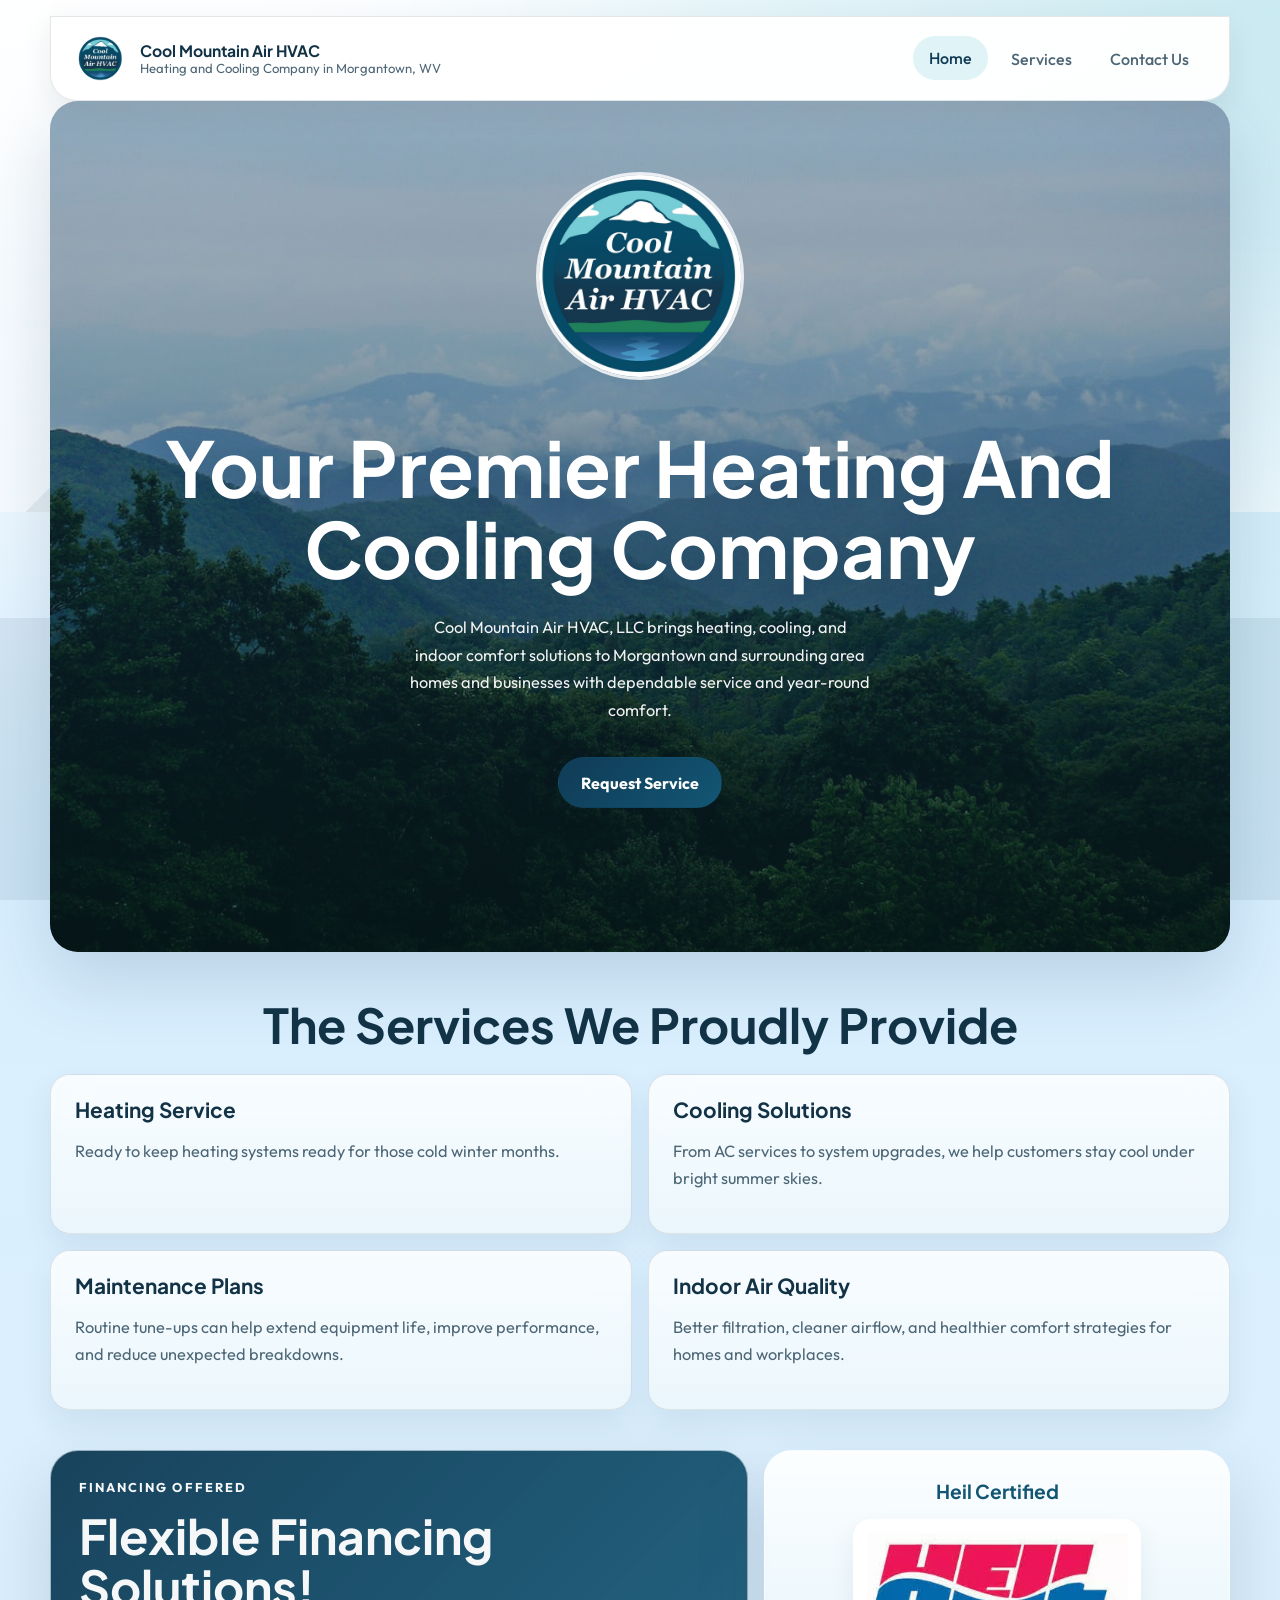
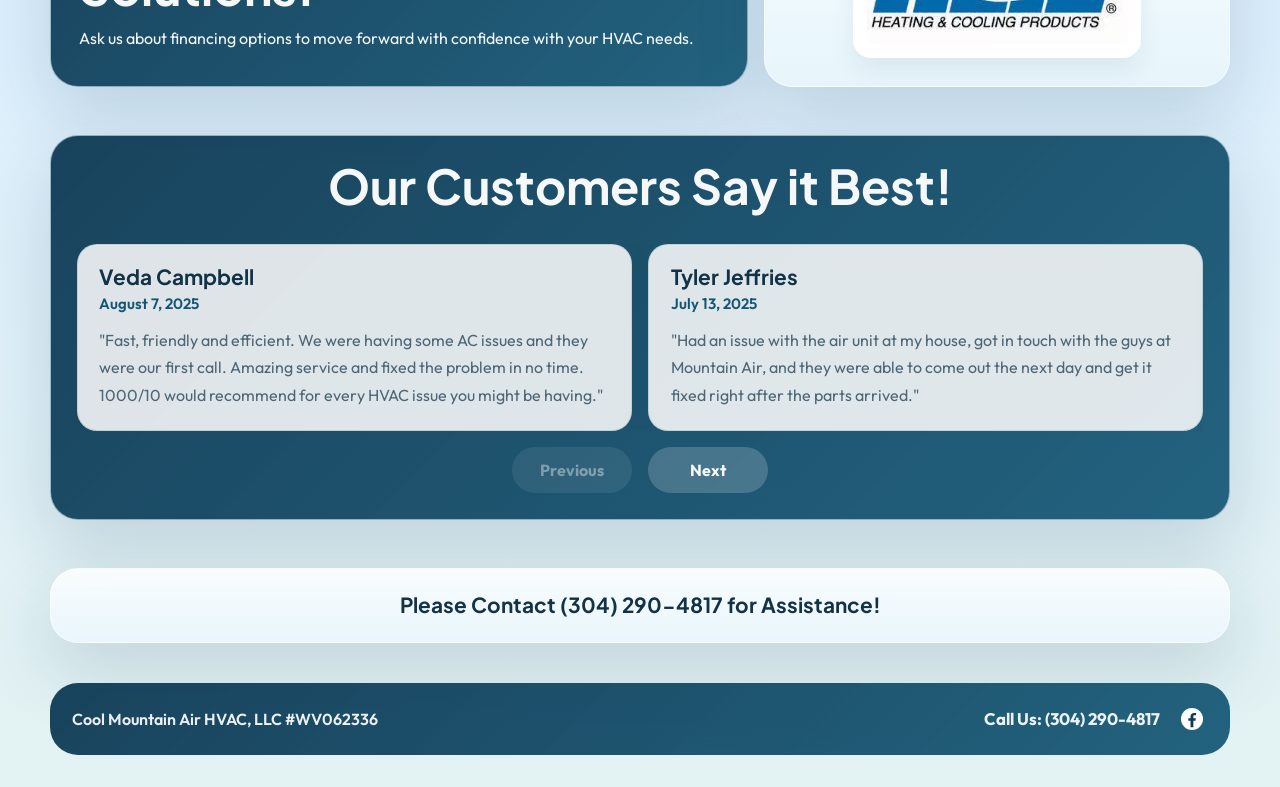
==== commit 7ab85ede: "Update service area description in index.html Changed from morgantown-area to morgantown and surroun" ====
--- a/index.html
+++ b/index.html
@@ -46,7 +46,7 @@
             <h1>Your Premier Heating And Cooling Company</h1>
             <p class="lead">
               Cool Mountain Air HVAC, LLC brings heating, cooling, and indoor comfort solutions to
-              Morgantown-area homes and businesses with dependable service and year-round comfort.
+              Morgantown and surrounding area homes and businesses with dependable service and year-round comfort.
             </p>
             <div class="hero-actions">
               <a class="button button-primary" href="#contact">Request Service</a>
